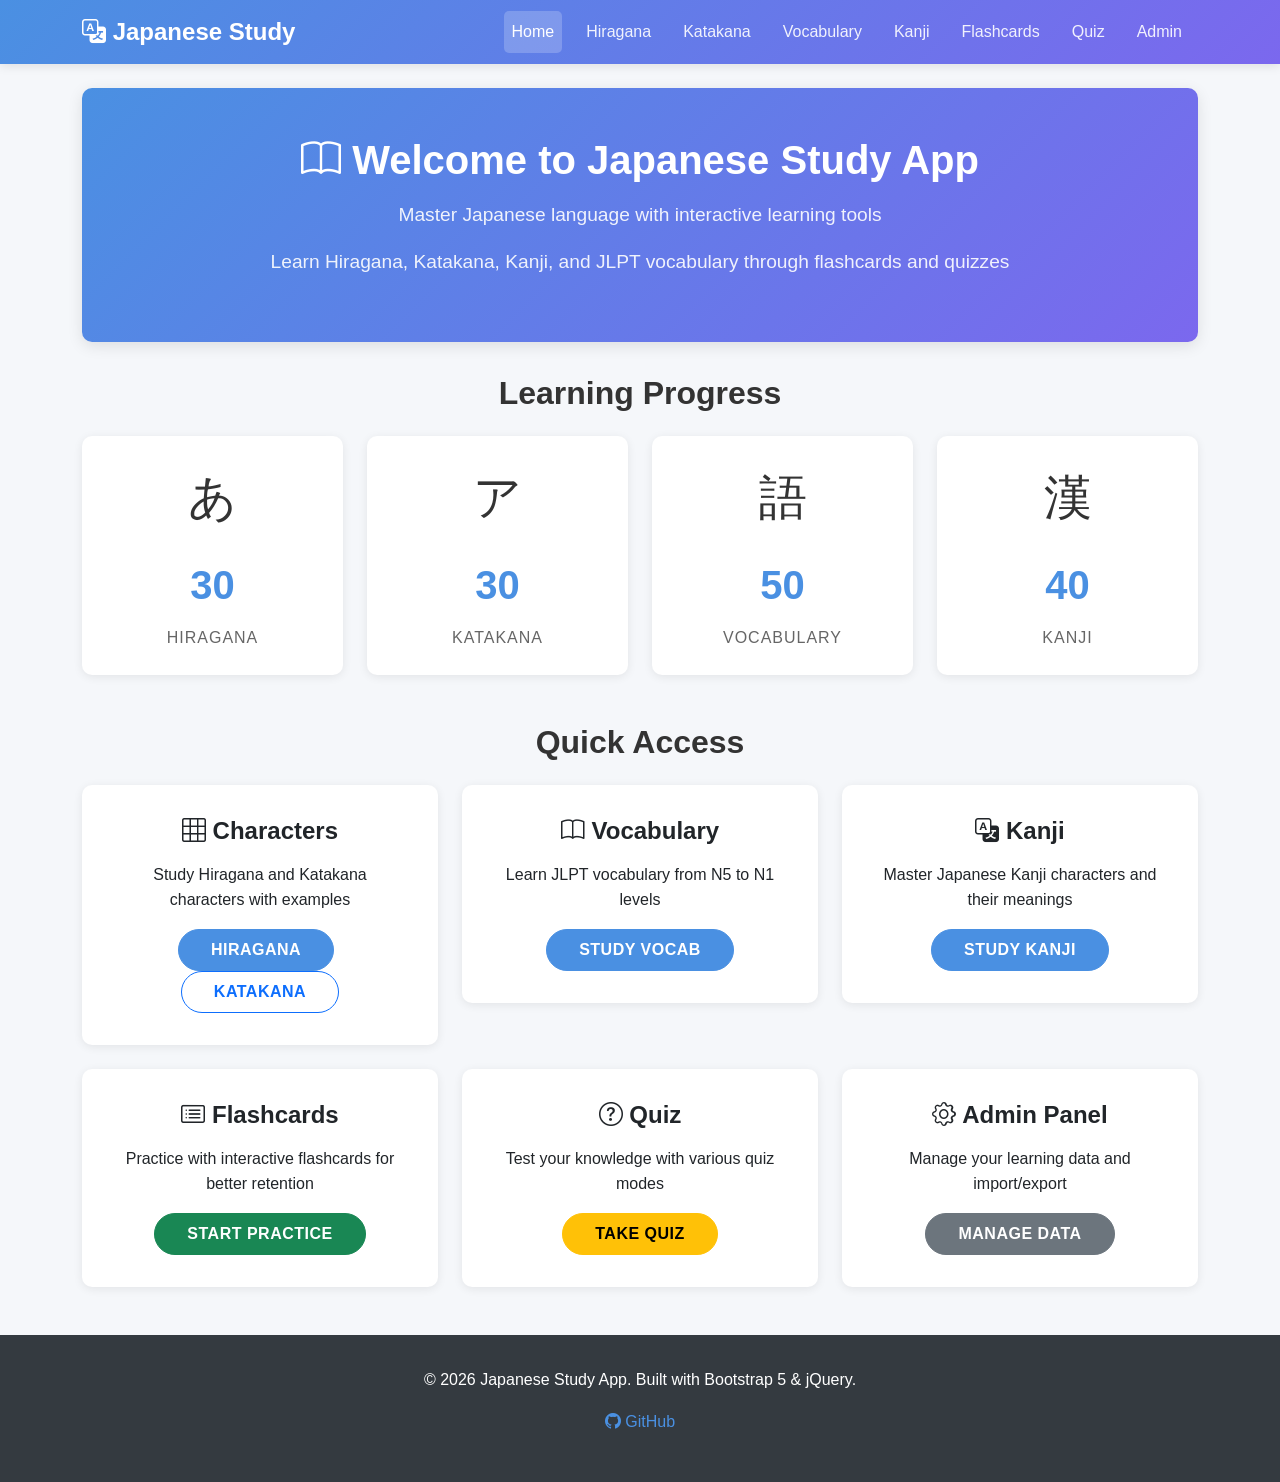
==== index.html @ df0b28a4 "First commit" ====
<!DOCTYPE html>
<html lang="en">
<head>
  <meta charset="UTF-8">
  <meta name="viewport" content="width=device-width, initial-scale=1.0">
  <meta name="description" content="Japanese Study App - Learn Hiragana, Katakana, Kanji, and JLPT Vocabulary">
  <title>Japanese Study App - Home</title>
  
  <!-- Bootstrap 5 CSS -->
  <link href="https://cdn.jsdelivr.net/npm/bootstrap@5.3.0/dist/css/bootstrap.min.css" rel="stylesheet">
  <!-- Bootstrap Icons -->
  <link rel="stylesheet" href="https://cdn.jsdelivr.net/npm/bootstrap-icons@1.11.0/font/bootstrap-icons.css">
  <!-- Custom CSS -->
  <link rel="stylesheet" href="./assets/css/style.css">
</head>
<body>
  <!-- Navigation -->
  <nav class="navbar navbar-expand-lg navbar-dark">
    <div class="container">
      <a class="navbar-brand" href="index.html">
        <i class="bi bi-translate"></i> Japanese Study
      </a>
      <button class="navbar-toggler" type="button" data-bs-toggle="collapse" data-bs-target="#navbarNav">
        <span class="navbar-toggler-icon"></span>
      </button>
      <div class="collapse navbar-collapse" id="navbarNav">
        <ul class="navbar-nav ms-auto">
          <li class="nav-item">
            <a class="nav-link active" href="index.html">Home</a>
          </li>
          <li class="nav-item">
            <a class="nav-link" href="pages/hiragana.html">Hiragana</a>
          </li>
          <li class="nav-item">
            <a class="nav-link" href="pages/katakana.html">Katakana</a>
          </li>
          <li class="nav-item">
            <a class="nav-link" href="pages/vocab.html">Vocabulary</a>
          </li>
          <li class="nav-item">
            <a class="nav-link" href="pages/kanji.html">Kanji</a>
          </li>
          <li class="nav-item">
            <a class="nav-link" href="pages/flashcards.html">Flashcards</a>
          </li>
          <li class="nav-item">
            <a class="nav-link" href="pages/quiz.html">Quiz</a>
          </li>
          <li class="nav-item">
            <a class="nav-link" href="pages/admin.html">Admin</a>
          </li>
        </ul>
      </div>
    </div>
  </nav>

  <!-- Hero Section -->
  <div class="container mt-4">
    <div class="hero-section text-center">
      <h1><i class="bi bi-book"></i> Welcome to Japanese Study App</h1>
      <p class="lead">Master Japanese language with interactive learning tools</p>
      <p>Learn Hiragana, Katakana, Kanji, and JLPT vocabulary through flashcards and quizzes</p>
    </div>
  </div>

  <!-- Statistics -->
  <div class="container mt-4">
    <h2 class="text-center mb-4">Learning Progress</h2>
    <div class="row g-4">
      <div class="col-6 col-md-3">
        <div class="stat-card">
          <div class="stat-icon">あ</div>
          <div class="stat-number" id="stat-hiragana">0</div>
          <div class="stat-label">Hiragana</div>
        </div>
      </div>
      <div class="col-6 col-md-3">
        <div class="stat-card">
          <div class="stat-icon">ア</div>
          <div class="stat-number" id="stat-katakana">0</div>
          <div class="stat-label">Katakana</div>
        </div>
      </div>
      <div class="col-6 col-md-3">
        <div class="stat-card">
          <div class="stat-icon">語</div>
          <div class="stat-number" id="stat-vocab">0</div>
          <div class="stat-label">Vocabulary</div>
        </div>
      </div>
      <div class="col-6 col-md-3">
        <div class="stat-card">
          <div class="stat-icon">漢</div>
          <div class="stat-number" id="stat-kanji">0</div>
          <div class="stat-label">Kanji</div>
        </div>
      </div>
    </div>
  </div>

  <!-- Quick Links -->
  <div class="container mt-5 mb-5">
    <h2 class="text-center mb-4">Quick Access</h2>
    <div class="row g-4 quick-links">
      <div class="col-md-6 col-lg-4">
        <div class="card">
          <div class="card-body text-center">
            <h3 class="card-title"><i class="bi bi-grid-3x3"></i> Characters</h3>
            <p class="card-text">Study Hiragana and Katakana characters with examples</p>
            <a href="pages/hiragana.html" class="btn btn-primary me-2">Hiragana</a>
            <a href="pages/katakana.html" class="btn btn-outline-primary">Katakana</a>
          </div>
        </div>
      </div>
      <div class="col-md-6 col-lg-4">
        <div class="card">
          <div class="card-body text-center">
            <h3 class="card-title"><i class="bi bi-book"></i> Vocabulary</h3>
            <p class="card-text">Learn JLPT vocabulary from N5 to N1 levels</p>
            <a href="pages/vocab.html" class="btn btn-primary">Study Vocab</a>
          </div>
        </div>
      </div>
      <div class="col-md-6 col-lg-4">
        <div class="card">
          <div class="card-body text-center">
            <h3 class="card-title"><i class="bi bi-translate"></i> Kanji</h3>
            <p class="card-text">Master Japanese Kanji characters and their meanings</p>
            <a href="pages/kanji.html" class="btn btn-primary">Study Kanji</a>
          </div>
        </div>
      </div>
      <div class="col-md-6 col-lg-4">
        <div class="card">
          <div class="card-body text-center">
            <h3 class="card-title"><i class="bi bi-card-list"></i> Flashcards</h3>
            <p class="card-text">Practice with interactive flashcards for better retention</p>
            <a href="pages/flashcards.html" class="btn btn-success">Start Practice</a>
          </div>
        </div>
      </div>
      <div class="col-md-6 col-lg-4">
        <div class="card">
          <div class="card-body text-center">
            <h3 class="card-title"><i class="bi bi-question-circle"></i> Quiz</h3>
            <p class="card-text">Test your knowledge with various quiz modes</p>
            <a href="pages/quiz.html" class="btn btn-warning">Take Quiz</a>
          </div>
        </div>
      </div>
      <div class="col-md-6 col-lg-4">
        <div class="card">
          <div class="card-body text-center">
            <h3 class="card-title"><i class="bi bi-gear"></i> Admin Panel</h3>
            <p class="card-text">Manage your learning data and import/export</p>
            <a href="pages/admin.html" class="btn btn-secondary">Manage Data</a>
          </div>
        </div>
      </div>
    </div>
  </div>

  <!-- Footer -->
  <footer class="footer mt-5">
    <div class="container text-center">
      <p>&copy; 2026 Japanese Study App. Built with Bootstrap 5 & jQuery.</p>
      <p>
        <a href="https://github.com" target="_blank"><i class="bi bi-github"></i> GitHub</a>
      </p>
    </div>
  </footer>

  <!-- jQuery -->
  <script src="https://code.jquery.com/jquery-3.7.1.min.js"></script>
  <!-- Bootstrap 5 JS -->
  <script src="https://cdn.jsdelivr.net/npm/bootstrap@5.3.0/dist/js/bootstrap.bundle.min.js"></script>
  <!-- Custom JS -->
  <script src="./assets/js/storage.js"></script>
  <script src="./assets/js/data-service.js"></script>
  <script src="./assets/js/utils.js"></script>
  <script src="./assets/js/app.js"></script>
</body>
</html>
---- assets/css/style.css ----
/**
 * Main Styles
 * Global styles and common components
 */

:root {
  --primary-color: #4a90e2;
  --secondary-color: #7b68ee;
  --success-color: #28a745;
  --danger-color: #dc3545;
  --warning-color: #ffc107;
  --info-color: #17a2b8;
  --light-color: #f8f9fa;
  --dark-color: #343a40;
  
  --japanese-font: 'Noto Sans JP', 'Hiragino Sans', 'Yu Gothic', sans-serif;
}

* {
  margin: 0;
  padding: 0;
  box-sizing: border-box;
}

body {
  font-family: 'Segoe UI', Tahoma, Geneva, Verdana, sans-serif;
  background-color: #f5f7fa;
  color: #333;
  line-height: 1.6;
}

/* Typography */
h1, h2, h3, h4, h5, h6 {
  font-weight: 600;
  margin-bottom: 1rem;
}

/* Japanese text styling */
.japanese-text {
  font-family: var(--japanese-font);
}

.kana-char {
  font-family: var(--japanese-font);
  font-size: 3rem;
  font-weight: 500;
  color: var(--primary-color);
}

.kanji-char {
  font-family: var(--japanese-font);
  font-size: 2rem;
  font-weight: 500;
  color: var(--dark-color);
}

.kanji-char-large {
  font-family: var(--japanese-font);
  font-size: 4rem;
  font-weight: 600;
  color: var(--primary-color);
  line-height: 1;
}

.romaji {
  font-size: 1.2rem;
  color: var(--secondary-color);
  font-weight: 500;
}

.reading {
  font-family: var(--japanese-font);
  font-size: 1.1rem;
  color: #666;
}

/* Navigation */
.navbar {
  background: linear-gradient(135deg, var(--primary-color), var(--secondary-color));
  box-shadow: 0 2px 10px rgba(0,0,0,0.1);
}

.navbar-brand {
  font-weight: 700;
  font-size: 1.5rem;
  color: white !important;
}

.navbar-nav .nav-link {
  color: rgba(255,255,255,0.9) !important;
  font-weight: 500;
  transition: all 0.3s ease;
  margin: 0 0.5rem;
}

.navbar-nav .nav-link:hover,
.navbar-nav .nav-link.active {
  color: white !important;
  background-color: rgba(255,255,255,0.2);
  border-radius: 5px;
}

/* Hero Section */
.hero-section {
  background: linear-gradient(135deg, var(--primary-color), var(--secondary-color));
  color: white;
  padding: 3rem 0;
  margin-bottom: 2rem;
  border-radius: 10px;
  box-shadow: 0 4px 15px rgba(0,0,0,0.1);
}

.hero-section h1 {
  font-size: 2.5rem;
  font-weight: 700;
  margin-bottom: 1rem;
}

.hero-section p {
  font-size: 1.2rem;
  opacity: 0.9;
}

/* Stat Cards */
.stat-card {
  background: white;
  border-radius: 10px;
  padding: 1.5rem;
  text-align: center;
  box-shadow: 0 2px 10px rgba(0,0,0,0.08);
  transition: transform 0.3s ease, box-shadow 0.3s ease;
  border: none;
  height: 100%;
}

.stat-card:hover {
  transform: translateY(-5px);
  box-shadow: 0 5px 20px rgba(0,0,0,0.15);
}

.stat-card .stat-icon {
  font-size: 3rem;
  margin-bottom: 1rem;
}

.stat-card .stat-number {
  font-size: 2.5rem;
  font-weight: 700;
  color: var(--primary-color);
  margin-bottom: 0.5rem;
}

.stat-card .stat-label {
  font-size: 1rem;
  color: #666;
  text-transform: uppercase;
  letter-spacing: 1px;
}

/* Quick Links */
.quick-links .card {
  border: none;
  border-radius: 10px;
  box-shadow: 0 2px 10px rgba(0,0,0,0.08);
  transition: transform 0.3s ease, box-shadow 0.3s ease;
  overflow: hidden;
}

.quick-links .card:hover {
  transform: translateY(-5px);
  box-shadow: 0 5px 20px rgba(0,0,0,0.15);
}

.quick-links .card-body {
  padding: 2rem;
}

.quick-links .card-title {
  font-size: 1.5rem;
  font-weight: 600;
  margin-bottom: 1rem;
}

.quick-links .btn {
  border-radius: 25px;
  padding: 0.5rem 2rem;
  font-weight: 600;
  text-transform: uppercase;
  letter-spacing: 0.5px;
}

/* Buttons */
.btn {
  border-radius: 5px;
  padding: 0.5rem 1.5rem;
  font-weight: 500;
  transition: all 0.3s ease;
}

.btn-primary {
  background: var(--primary-color);
  border-color: var(--primary-color);
}

.btn-primary:hover {
  background: darken(var(--primary-color), 10%);
  border-color: darken(var(--primary-color), 10%);
  transform: translateY(-2px);
  box-shadow: 0 4px 10px rgba(0,0,0,0.2);
}

/* Search and Filters */
.search-filters {
  background: white;
  padding: 1.5rem;
  border-radius: 10px;
  box-shadow: 0 2px 10px rgba(0,0,0,0.08);
  margin-bottom: 2rem;
}

.search-filters .form-control,
.search-filters .form-select {
  border-radius: 5px;
  border: 1px solid #ddd;
  padding: 0.6rem 1rem;
}

.search-filters .form-control:focus,
.search-filters .form-select:focus {
  border-color: var(--primary-color);
  box-shadow: 0 0 0 0.2rem rgba(74, 144, 226, 0.25);
}

/* Result Count */
.result-count {
  font-size: 0.9rem;
  color: #666;
  margin-bottom: 1rem;
}

/* Footer */
.footer {
  background-color: var(--dark-color);
  color: white;
  padding: 2rem 0;
  margin-top: 4rem;
}

.footer a {
  color: var(--primary-color);
  text-decoration: none;
}

.footer a:hover {
  text-decoration: underline;
}

/* Toast Notifications */
.toast-notification {
  padding: 1rem 1.5rem;
  border-radius: 5px;
  font-weight: 500;
  animation: slideDown 0.3s ease;
}

@keyframes slideDown {
  from {
    transform: translateX(-50%) translateY(-100%);
    opacity: 0;
  }
  to {
    transform: translateX(-50%) translateY(0);
    opacity: 1;
  }
}

/* Loading Spinner */
.spinner {
  border: 3px solid #f3f3f3;
  border-top: 3px solid var(--primary-color);
  border-radius: 50%;
  width: 40px;
  height: 40px;
  animation: spin 1s linear infinite;
  margin: 2rem auto;
}

@keyframes spin {
  0% { transform: rotate(0deg); }
  100% { transform: rotate(360deg); }
}

/* Utility Classes */
.text-gradient {
  background: linear-gradient(135deg, var(--primary-color), var(--secondary-color));
  -webkit-background-clip: text;
  -webkit-text-fill-color: transparent;
  background-clip: text;
}

.shadow-custom {
  box-shadow: 0 4px 15px rgba(0,0,0,0.1);
}

/* Responsive Design */
@media (max-width: 768px) {
  .hero-section h1 {
    font-size: 2rem;
  }
  
  .kana-char {
    font-size: 2.5rem;
  }
  
  .kanji-char-large {
    font-size: 3rem;
  }
  
  .stat-card .stat-number {
    font-size: 2rem;
  }
}

/* Animations */
.fade-in {
  animation: fadeIn 0.5s ease-in;
}

@keyframes fadeIn {
  from {
    opacity: 0;
    transform: translateY(20px);
  }
  to {
    opacity: 1;
    transform: translateY(0);
  }
}
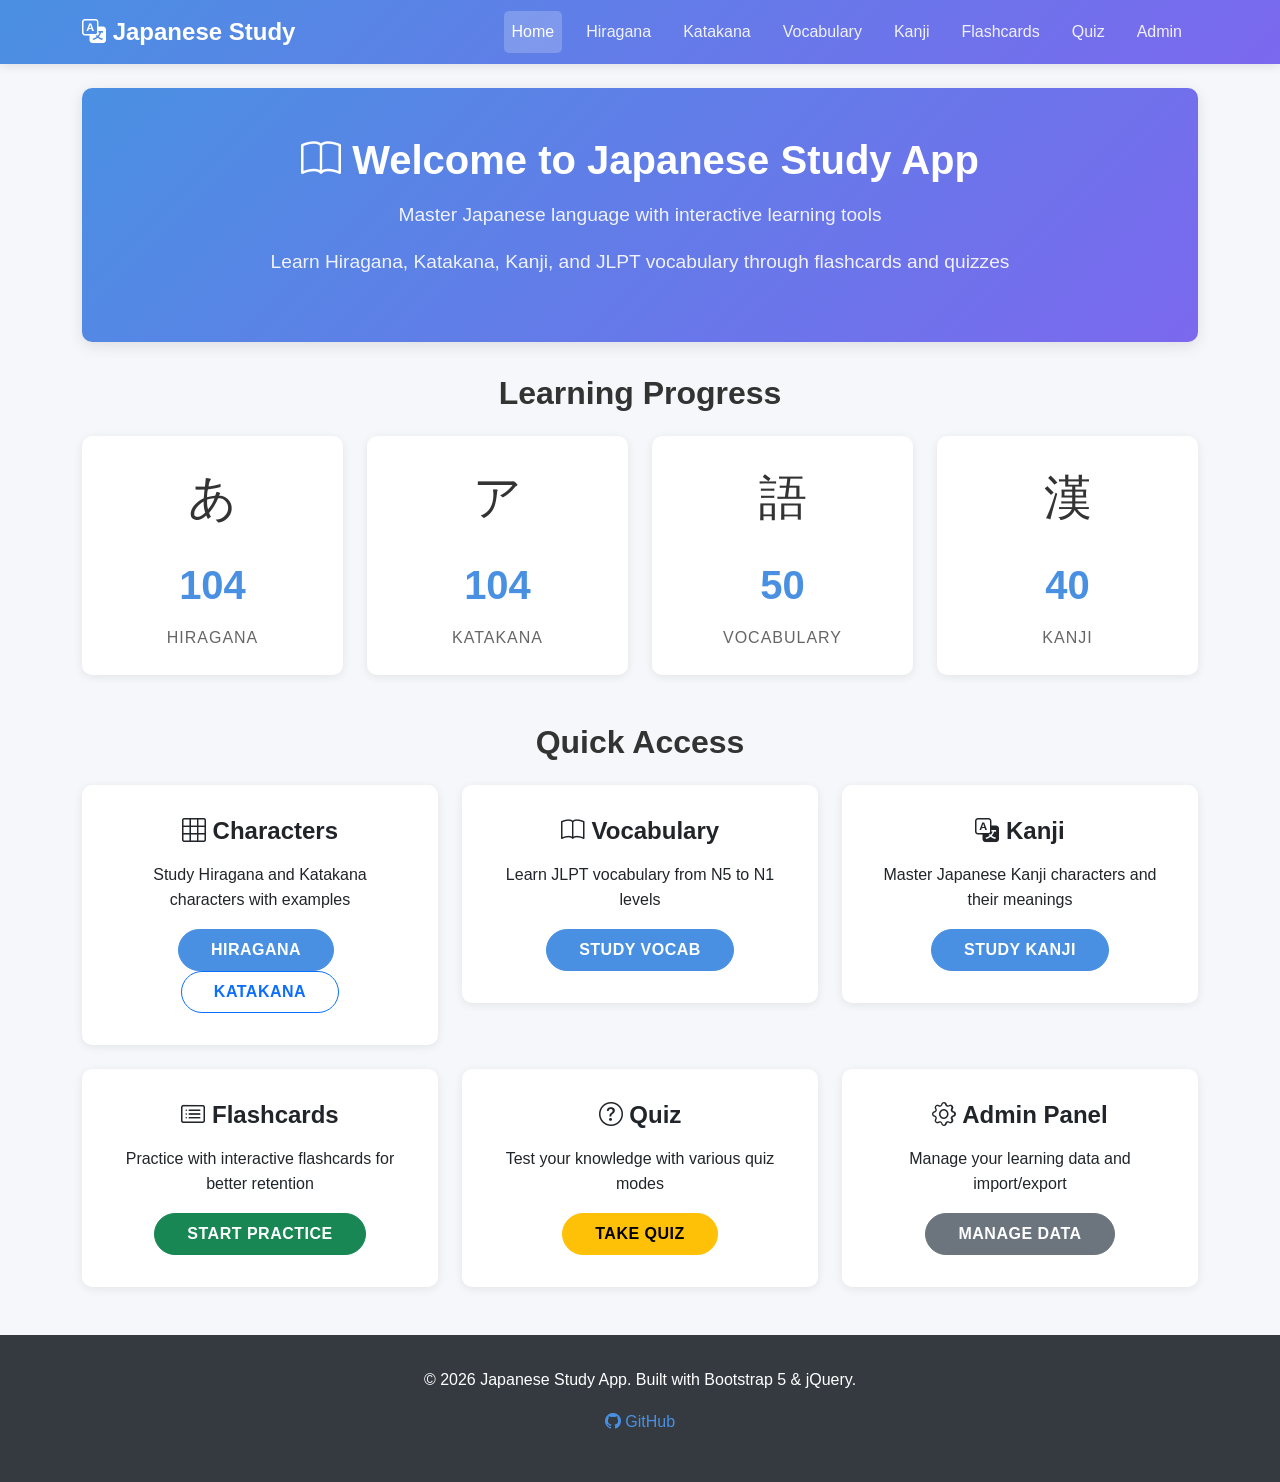
==== commit 5e07fd3a: "Add PWA support with install prompt and app icons for mobile" ====
--- a/index.html
+++ b/index.html
@@ -5,6 +5,15 @@
   <meta name="viewport" content="width=device-width, initial-scale=1.0">
   <meta name="description" content="Japanese Study App - Learn Hiragana, Katakana, Kanji, and JLPT Vocabulary">
   <title>Japanese Study App - Home</title>
+  
+  <!-- PWA Meta Tags -->
+  <link rel="manifest" href="./manifest.json">
+  <meta name="theme-color" content="#667eea">
+  <meta name="mobile-web-app-capable" content="yes">
+  <meta name="apple-mobile-web-app-capable" content="yes">
+  <meta name="apple-mobile-web-app-status-bar-style" content="black-translucent">
+  <meta name="apple-mobile-web-app-title" content="JP Study">
+  <link rel="apple-touch-icon" href="./assets/images/icon-192.svg">
   
   <!-- Bootstrap 5 CSS -->
   <link href="https://cdn.jsdelivr.net/npm/bootstrap@5.3.0/dist/css/bootstrap.min.css" rel="stylesheet">
@@ -179,5 +188,7 @@
   <script src="./assets/js/data-service.js"></script>
   <script src="./assets/js/utils.js"></script>
   <script src="./assets/js/app.js"></script>
+  <!-- PWA Install -->
+  <script src="./assets/js/pwa-install.js"></script>
 </body>
 </html>
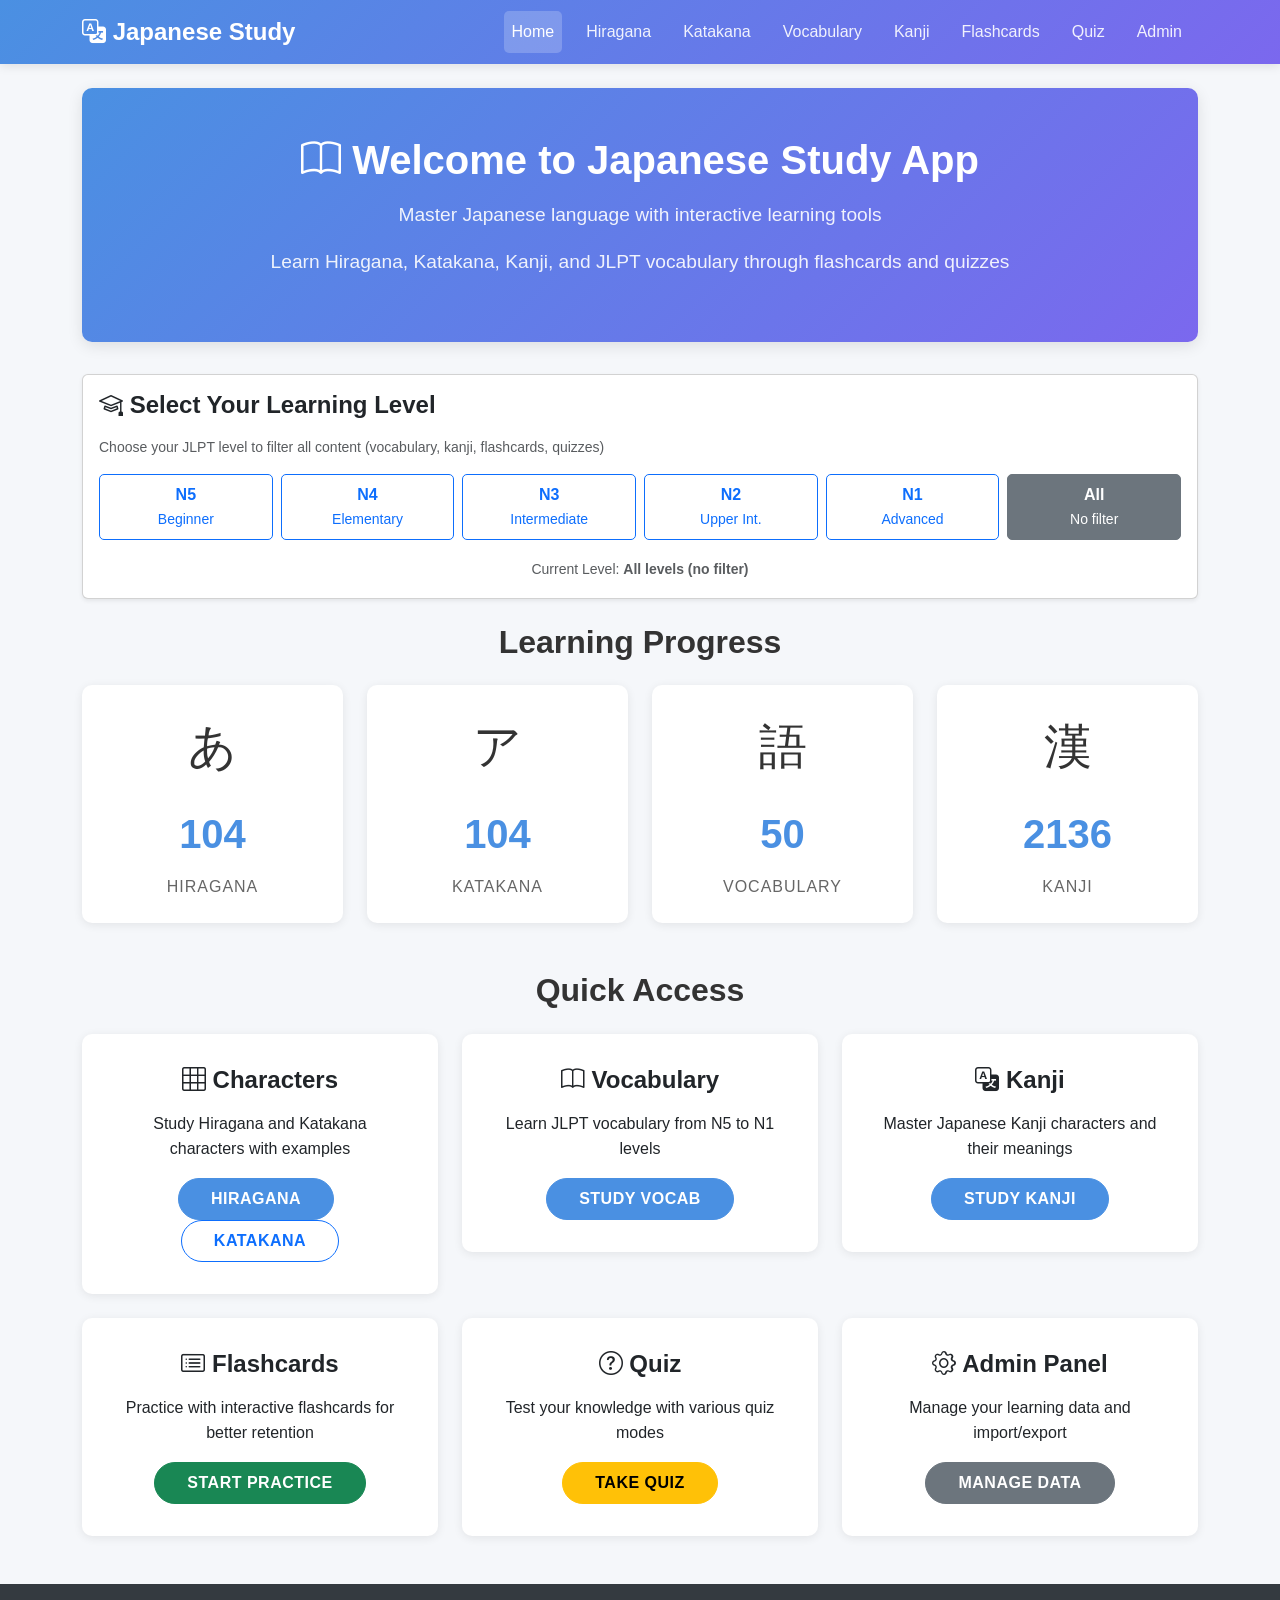
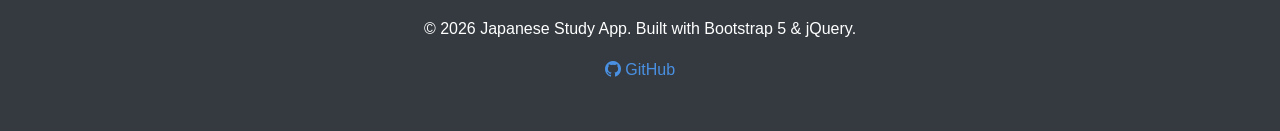
==== commit cd7fdf01: "Add major features: level selector, Vietnamese translations, mobile optimization Features added: - L" ====
--- a/index.html
+++ b/index.html
@@ -72,6 +72,51 @@
     </div>
   </div>
 
+  <!-- Level Selection -->
+  <div class="container mt-4">
+    <div class="card shadow-sm">
+      <div class="card-body">
+        <h4 class="card-title mb-3"><i class="bi bi-mortarboard"></i> Select Your Learning Level</h4>
+        <p class="text-muted small mb-3">Choose your JLPT level to filter all content (vocabulary, kanji, flashcards, quizzes)</p>
+        <div class="row g-2" id="levelSelector">
+          <div class="col-6 col-md">
+            <button class="btn btn-outline-primary w-100 level-btn" data-level="N5">
+              <strong>N5</strong><br><small>Beginner</small>
+            </button>
+          </div>
+          <div class="col-6 col-md">
+            <button class="btn btn-outline-primary w-100 level-btn" data-level="N4">
+              <strong>N4</strong><br><small>Elementary</small>
+            </button>
+          </div>
+          <div class="col-6 col-md">
+            <button class="btn btn-outline-primary w-100 level-btn" data-level="N3">
+              <strong>N3</strong><br><small>Intermediate</small>
+            </button>
+          </div>
+          <div class="col-6 col-md">
+            <button class="btn btn-outline-primary w-100 level-btn" data-level="N2">
+              <strong>N2</strong><br><small>Upper Int.</small>
+            </button>
+          </div>
+          <div class="col-6 col-md">
+            <button class="btn btn-outline-primary w-100 level-btn" data-level="N1">
+              <strong>N1</strong><br><small>Advanced</small>
+            </button>
+          </div>
+          <div class="col-6 col-md">
+            <button class="btn btn-outline-secondary w-100 level-btn" data-level="ALL">
+              <strong>All</strong><br><small>No filter</small>
+            </button>
+          </div>
+        </div>
+        <div class="mt-3 text-center">
+          <small class="text-muted">Current Level: <strong id="currentLevelDisplay">Not selected</strong></small>
+        </div>
+      </div>
+    </div>
+  </div>
+
   <!-- Statistics -->
   <div class="container mt-4">
     <h2 class="text-center mb-4">Learning Progress</h2>
--- a/assets/css/style.css
+++ b/assets/css/style.css
@@ -304,8 +304,35 @@
 
 /* Responsive Design */
 @media (max-width: 768px) {
+  body {
+    font-size: 0.95rem;
+  }
+  
+  .container {
+    padding-left: 1rem;
+    padding-right: 1rem;
+  }
+  
+  .navbar-brand {
+    font-size: 1.2rem;
+  }
+  
+  .navbar-nav .nav-link {
+    padding: 0.5rem 0.75rem;
+    margin: 0.2rem 0;
+  }
+  
+  .hero-section {
+    padding: 2rem 0;
+    margin-bottom: 1.5rem;
+  }
+  
   .hero-section h1 {
-    font-size: 2rem;
+    font-size: 1.75rem;
+  }
+  
+  .hero-section p {
+    font-size: 1rem;
   }
   
   .kana-char {
@@ -316,8 +343,153 @@
     font-size: 3rem;
   }
   
+  .stat-card {
+    padding: 1rem;
+    margin-bottom: 1rem;
+  }
+  
+  .stat-card .stat-icon {
+    font-size: 2rem;
+  }
+  
   .stat-card .stat-number {
     font-size: 2rem;
+  }
+  
+  .stat-card .stat-label {
+    font-size: 0.85rem;
+  }
+  
+  .quick-links .card-body {
+    padding: 1.5rem;
+  }
+  
+  .quick-links .card-title {
+    font-size: 1.25rem;
+  }
+  
+  h1 {
+    font-size: 1.75rem;
+  }
+  
+  h2 {
+    font-size: 1.5rem;
+  }
+  
+  h3 {
+    font-size: 1.25rem;
+  }
+  
+  h4 {
+    font-size: 1.1rem;
+  }
+  
+  .mb-4 {
+    margin-bottom: 1.5rem !important;
+  }
+  
+  .mb-3 {
+    margin-bottom: 1rem !important;
+  }
+  
+  .py-5 {
+    padding-top: 2rem !important;
+    padding-bottom: 2rem !important;
+  }
+  
+  .py-4 {
+    padding-top: 1.5rem !important;
+    padding-bottom: 1.5rem !important;
+  }
+  
+  .footer {
+    padding: 1.5rem 0;
+    margin-top: 2rem;
+  }
+  
+  .footer p {
+    font-size: 0.9rem;
+    margin-bottom: 0.5rem;
+  }
+}
+
+@media (max-width: 576px) {
+  body {
+    font-size: 0.9rem;
+  }
+  
+  .hero-section {
+    padding: 1.5rem 0;
+    margin-bottom: 1rem;
+  }
+  
+  .hero-section h1 {
+    font-size: 1.5rem;
+  }
+  
+  .hero-section p {
+    font-size: 0.95rem;
+  }
+  
+  .stat-card {
+    padding: 0.75rem;
+  }
+  
+  .stat-card .stat-icon {
+    font-size: 1.75rem;
+    margin-bottom: 0.5rem;
+  }
+  
+  .stat-card .stat-number {
+    font-size: 1.75rem;
+  }
+  
+  .stat-card .stat-label {
+    font-size: 0.8rem;
+  }
+  
+  .quick-links .card-body {
+    padding: 1rem;
+  }
+  
+  .quick-links .card-title {
+    font-size: 1.1rem;
+  }
+  
+  .quick-links .btn {
+    padding: 0.4rem 1.5rem;
+    font-size: 0.9rem;
+  }
+  
+  h1 {
+    font-size: 1.5rem;
+  }
+  
+  h2 {
+    font-size: 1.3rem;
+  }
+  
+  h3 {
+    font-size: 1.15rem;
+  }
+  
+  .mb-4 {
+    margin-bottom: 1rem !important;
+  }
+  
+  .py-5 {
+    padding-top: 1.5rem !important;
+    padding-bottom: 1.5rem !important;
+  }
+  
+  .footer {
+    padding: 1rem 0;
+    margin-top: 1.5rem;
+  }
+  
+  .footer p {
+    font-size: 0.85rem;
+    margin-bottom: 0.25rem;
   }
 }
 
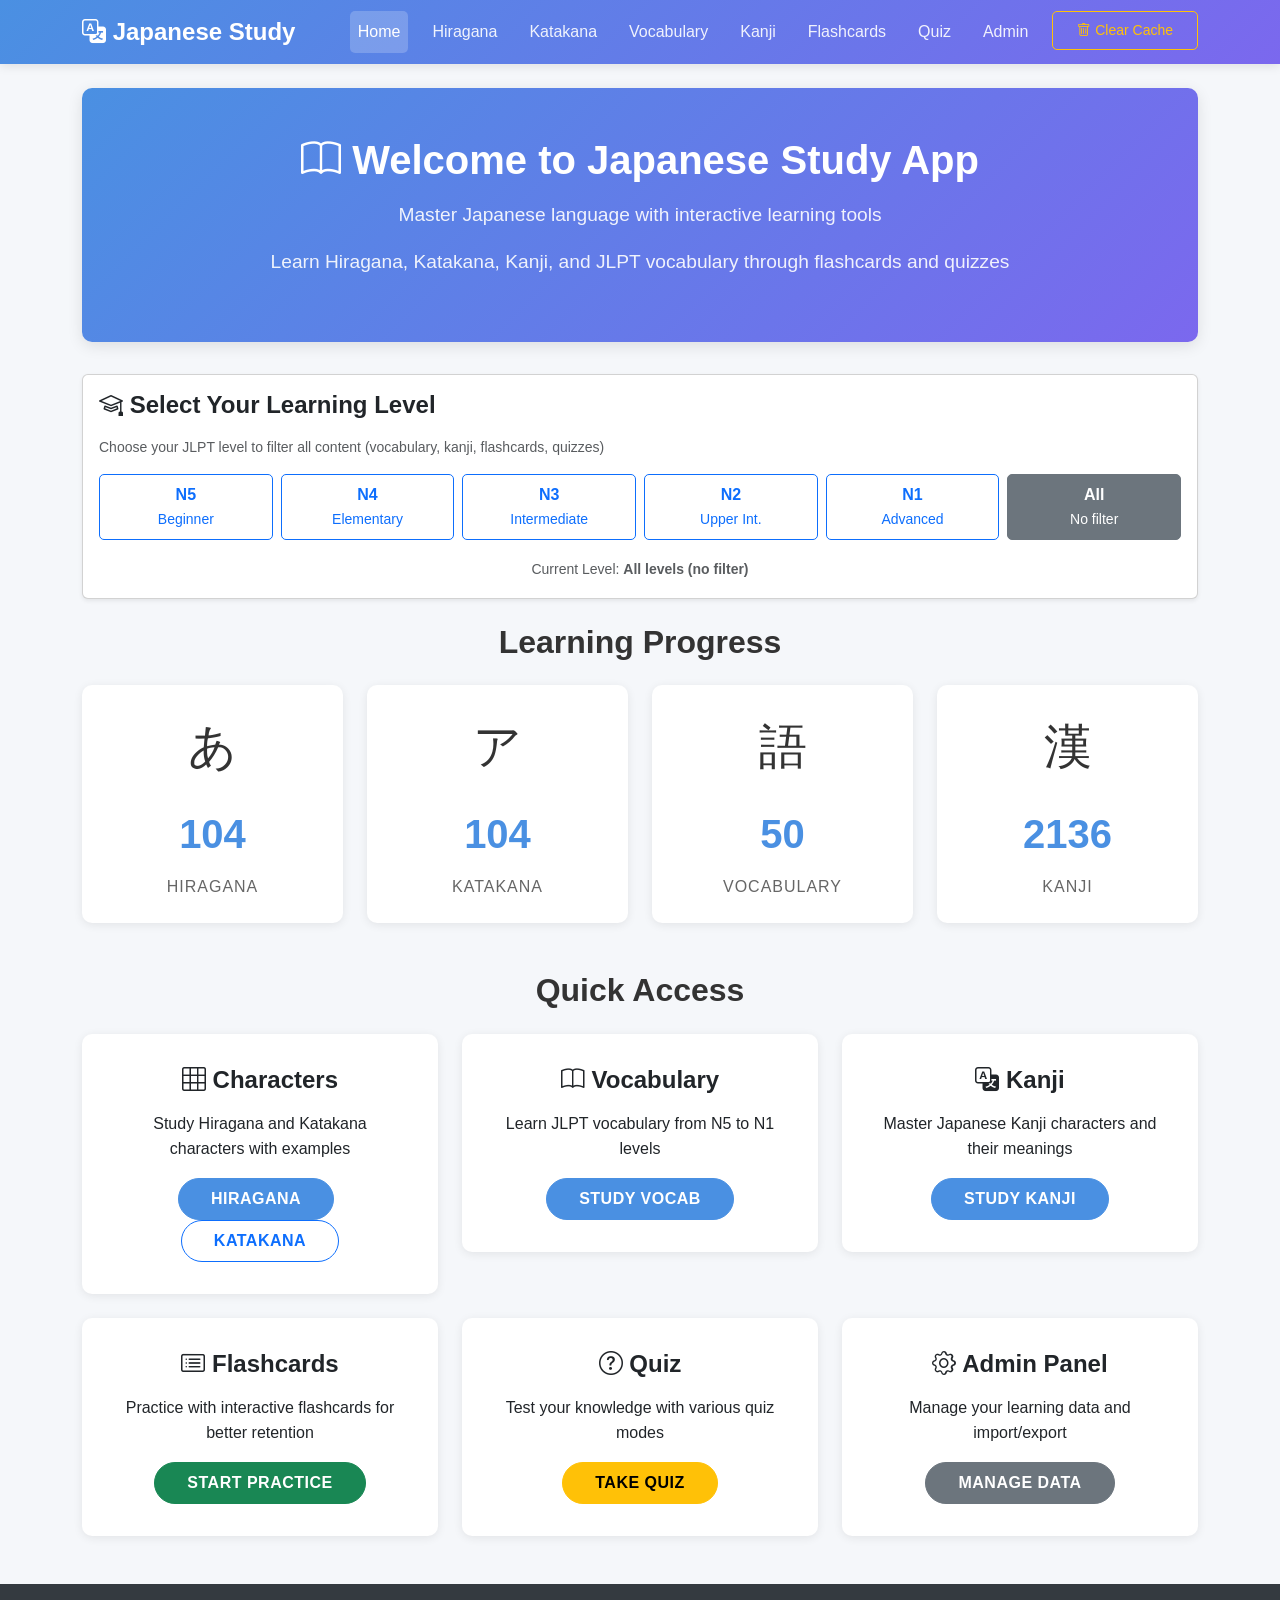
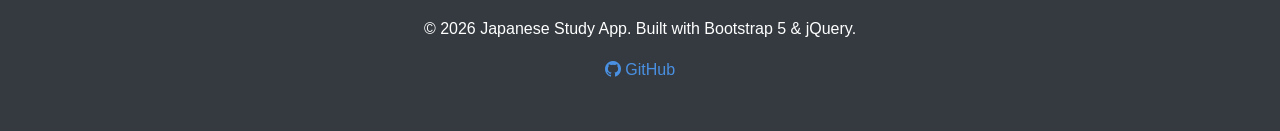
==== commit c5b2b195: "Add clear cache button to navbar on all pages" ====
--- a/index.html
+++ b/index.html
@@ -10,7 +10,6 @@
   <link rel="manifest" href="./manifest.json">
   <meta name="theme-color" content="#667eea">
   <meta name="mobile-web-app-capable" content="yes">
-  <meta name="apple-mobile-web-app-capable" content="yes">
   <meta name="apple-mobile-web-app-status-bar-style" content="black-translucent">
   <meta name="apple-mobile-web-app-title" content="JP Study">
   <link rel="apple-touch-icon" href="./assets/images/icon-192.svg">
@@ -58,6 +57,11 @@
           <li class="nav-item">
             <a class="nav-link" href="pages/admin.html">Admin</a>
           </li>
+          <li class="nav-item">
+            <button class="btn btn-sm btn-outline-warning ms-2" id="btnResetCache" title="Clear all cached data">
+              <i class="bi bi-trash"></i> Clear Cache
+            </button>
+          </li>
         </ul>
       </div>
     </div>
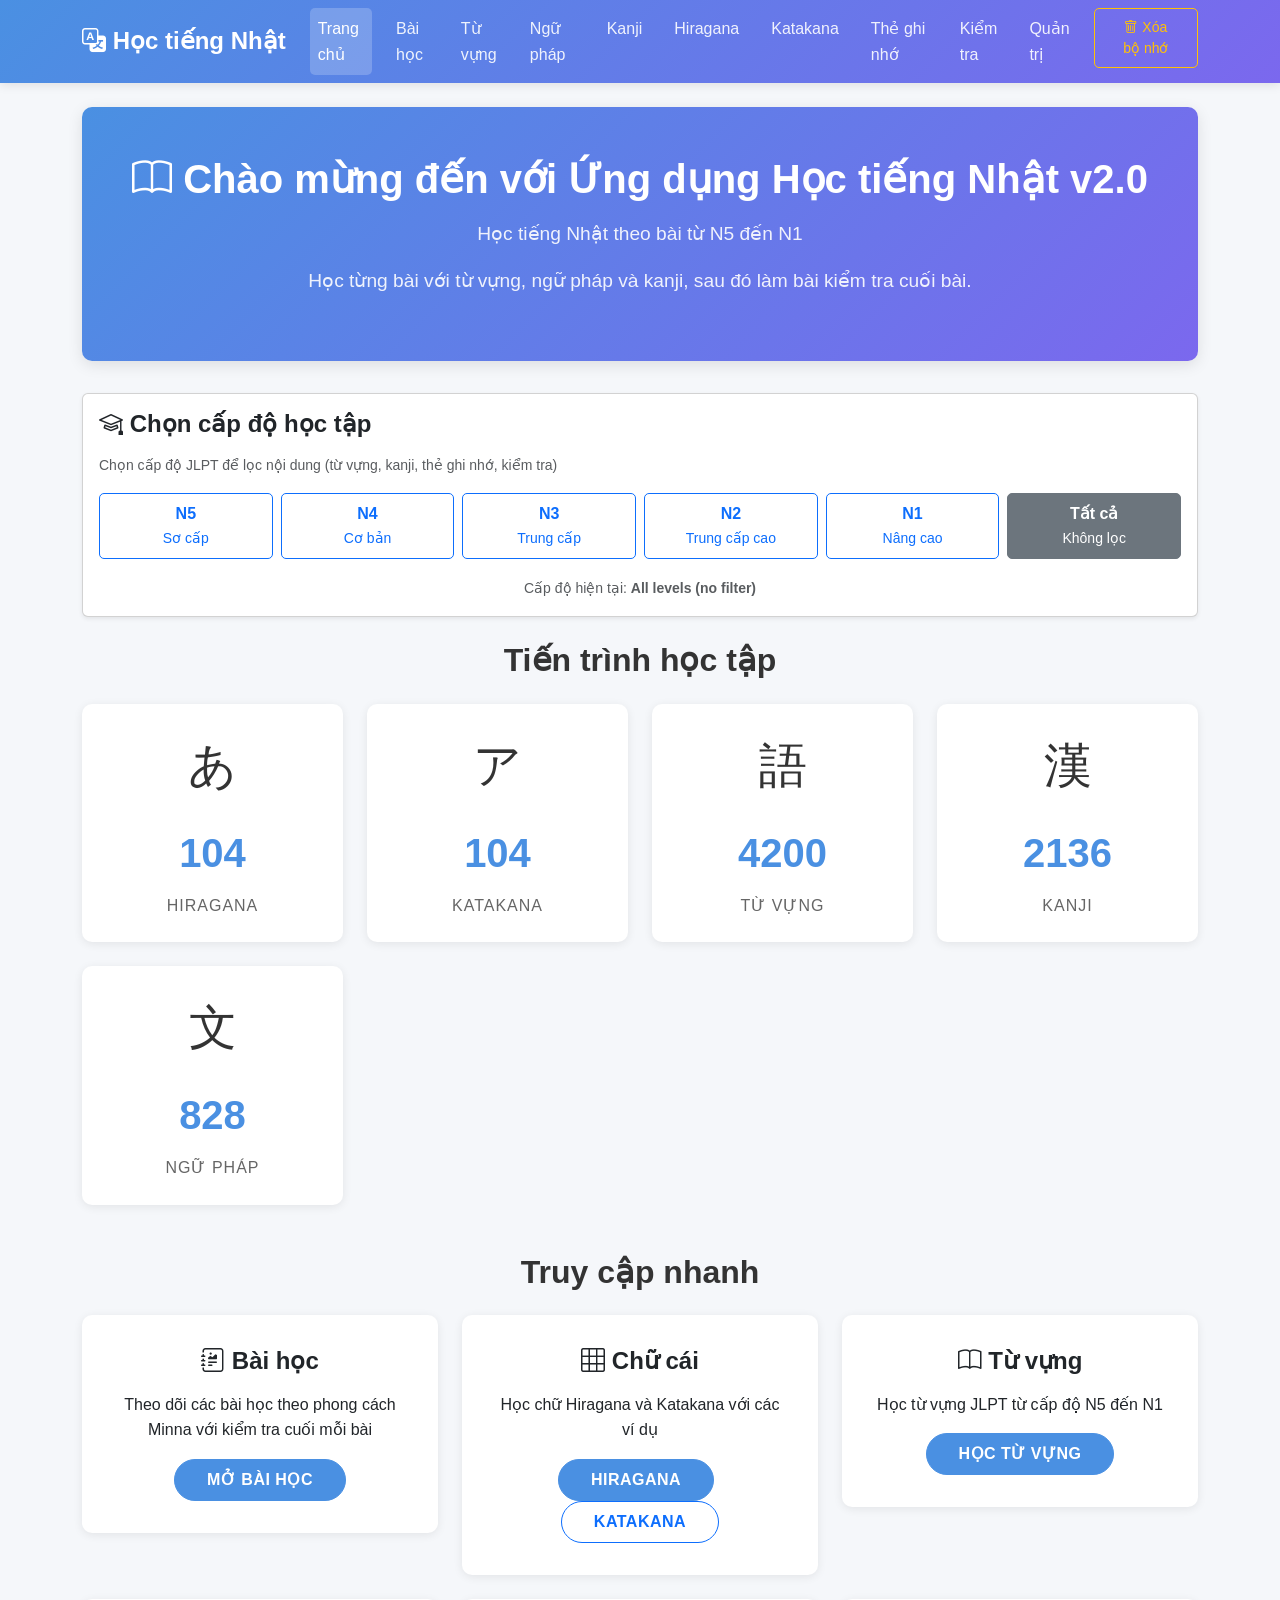
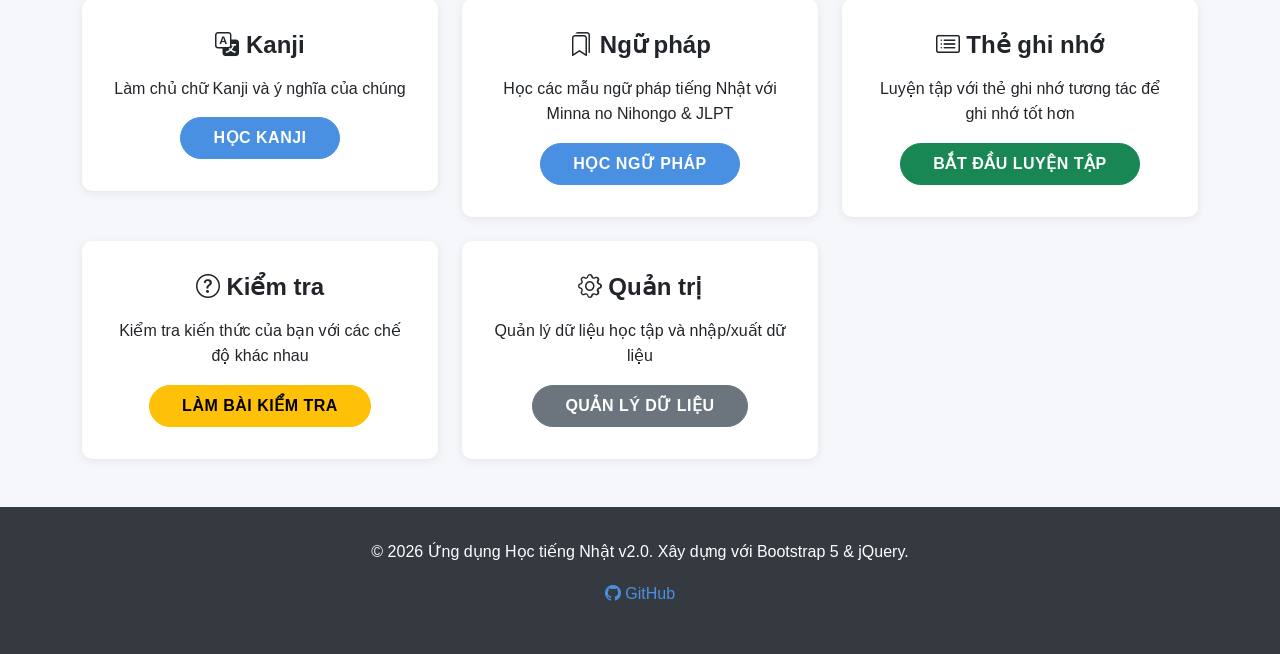
==== commit b53e08cf: "Việt hóa toàn bộ website - Dịch tất cả navigation, buttons, labels, messages sang tiếng Việt" ====
--- a/index.html
+++ b/index.html
@@ -3,8 +3,8 @@
 <head>
   <meta charset="UTF-8">
   <meta name="viewport" content="width=device-width, initial-scale=1.0">
-  <meta name="description" content="Japanese Study App - Learn Hiragana, Katakana, Kanji, and JLPT Vocabulary">
-  <title>Japanese Study App - Home</title>
+  <meta name="description" content="Ứng dụng Học tiếng Nhật v2.0 - Học tiếng Nhật theo bài từ N5 đến N1">
+  <title>Ứng dụng Học tiếng Nhật v2.0 - Trang chủ</title>
   
   <!-- PWA Meta Tags -->
   <link rel="manifest" href="./manifest.json">
@@ -26,40 +26,26 @@
   <nav class="navbar navbar-expand-lg navbar-dark">
     <div class="container">
       <a class="navbar-brand" href="index.html">
-        <i class="bi bi-translate"></i> Japanese Study
+        <i class="bi bi-translate"></i> Học tiếng Nhật
       </a>
       <button class="navbar-toggler" type="button" data-bs-toggle="collapse" data-bs-target="#navbarNav">
         <span class="navbar-toggler-icon"></span>
       </button>
       <div class="collapse navbar-collapse" id="navbarNav">
         <ul class="navbar-nav ms-auto">
+          <li class="nav-item"><a class="nav-link" href="index.html">Trang chủ</a></li>
+          <li class="nav-item"><a class="nav-link" href="pages/lessons.html">Bài học</a></li>
+          <li class="nav-item"><a class="nav-link" href="pages/vocab.html">Từ vựng</a></li>
+          <li class="nav-item"><a class="nav-link" href="pages/grammar.html">Ngữ pháp</a></li>
+          <li class="nav-item"><a class="nav-link" href="pages/kanji.html">Kanji</a></li>
+          <li class="nav-item"><a class="nav-link" href="pages/hiragana.html">Hiragana</a></li>
+          <li class="nav-item"><a class="nav-link" href="pages/katakana.html">Katakana</a></li>
+          <li class="nav-item"><a class="nav-link" href="pages/flashcards.html">Thẻ ghi nhớ</a></li>
+          <li class="nav-item"><a class="nav-link" href="pages/quiz.html">Kiểm tra</a></li>
+          <li class="nav-item"><a class="nav-link" href="pages/admin.html">Quản trị</a></li>
           <li class="nav-item">
-            <a class="nav-link active" href="index.html">Home</a>
-          </li>
-          <li class="nav-item">
-            <a class="nav-link" href="pages/hiragana.html">Hiragana</a>
-          </li>
-          <li class="nav-item">
-            <a class="nav-link" href="pages/katakana.html">Katakana</a>
-          </li>
-          <li class="nav-item">
-            <a class="nav-link" href="pages/vocab.html">Vocabulary</a>
-          </li>
-          <li class="nav-item">
-            <a class="nav-link" href="pages/kanji.html">Kanji</a>
-          </li>
-          <li class="nav-item">
-            <a class="nav-link" href="pages/flashcards.html">Flashcards</a>
-          </li>
-          <li class="nav-item">
-            <a class="nav-link" href="pages/quiz.html">Quiz</a>
-          </li>
-          <li class="nav-item">
-            <a class="nav-link" href="pages/admin.html">Admin</a>
-          </li>
-          <li class="nav-item">
-            <button class="btn btn-sm btn-outline-warning ms-2" id="btnResetCache" title="Clear all cached data">
-              <i class="bi bi-trash"></i> Clear Cache
+            <button class="btn btn-sm btn-outline-warning ms-2" id="btnResetCache" title="Xóa tất cả dữ liệu đã lưu">
+              <i class="bi bi-trash"></i> Xóa bộ nhớ
             </button>
           </li>
         </ul>
@@ -70,9 +56,9 @@
   <!-- Hero Section -->
   <div class="container mt-4">
     <div class="hero-section text-center">
-      <h1><i class="bi bi-book"></i> Welcome to Japanese Study App</h1>
-      <p class="lead">Master Japanese language with interactive learning tools</p>
-      <p>Learn Hiragana, Katakana, Kanji, and JLPT vocabulary through flashcards and quizzes</p>
+      <h1><i class="bi bi-book"></i> Chào mừng đến với Ứng dụng Học tiếng Nhật v2.0</h1>
+      <p class="lead">Học tiếng Nhật theo bài từ N5 đến N1</p>
+      <p>Học từng bài với từ vựng, ngữ pháp và kanji, sau đó làm bài kiểm tra cuối bài.</p>
     </div>
   </div>
 
@@ -80,42 +66,42 @@
   <div class="container mt-4">
     <div class="card shadow-sm">
       <div class="card-body">
-        <h4 class="card-title mb-3"><i class="bi bi-mortarboard"></i> Select Your Learning Level</h4>
-        <p class="text-muted small mb-3">Choose your JLPT level to filter all content (vocabulary, kanji, flashcards, quizzes)</p>
+        <h4 class="card-title mb-3"><i class="bi bi-mortarboard"></i> Chọn cấp độ học tập</h4>
+        <p class="text-muted small mb-3">Chọn cấp độ JLPT để lọc nội dung (từ vựng, kanji, thẻ ghi nhớ, kiểm tra)</p>
         <div class="row g-2" id="levelSelector">
           <div class="col-6 col-md">
             <button class="btn btn-outline-primary w-100 level-btn" data-level="N5">
-              <strong>N5</strong><br><small>Beginner</small>
+              <strong>N5</strong><br><small>Sơ cấp</small>
             </button>
           </div>
           <div class="col-6 col-md">
             <button class="btn btn-outline-primary w-100 level-btn" data-level="N4">
-              <strong>N4</strong><br><small>Elementary</small>
+              <strong>N4</strong><br><small>Cơ bản</small>
             </button>
           </div>
           <div class="col-6 col-md">
             <button class="btn btn-outline-primary w-100 level-btn" data-level="N3">
-              <strong>N3</strong><br><small>Intermediate</small>
+              <strong>N3</strong><br><small>Trung cấp</small>
             </button>
           </div>
           <div class="col-6 col-md">
             <button class="btn btn-outline-primary w-100 level-btn" data-level="N2">
-              <strong>N2</strong><br><small>Upper Int.</small>
+              <strong>N2</strong><br><small>Trung cấp cao</small>
             </button>
           </div>
           <div class="col-6 col-md">
             <button class="btn btn-outline-primary w-100 level-btn" data-level="N1">
-              <strong>N1</strong><br><small>Advanced</small>
+              <strong>N1</strong><br><small>Nâng cao</small>
             </button>
           </div>
           <div class="col-6 col-md">
             <button class="btn btn-outline-secondary w-100 level-btn" data-level="ALL">
-              <strong>All</strong><br><small>No filter</small>
+              <strong>Tất cả</strong><br><small>Không lọc</small>
             </button>
           </div>
         </div>
         <div class="mt-3 text-center">
-          <small class="text-muted">Current Level: <strong id="currentLevelDisplay">Not selected</strong></small>
+          <small class="text-muted">Cấp độ hiện tại: <strong id="currentLevelDisplay">Chưa chọn</strong></small>
         </div>
       </div>
     </div>
@@ -123,7 +109,7 @@
 
   <!-- Statistics -->
   <div class="container mt-4">
-    <h2 class="text-center mb-4">Learning Progress</h2>
+    <h2 class="text-center mb-4">Tiến trình học tập</h2>
     <div class="row g-4">
       <div class="col-6 col-md-3">
         <div class="stat-card">
@@ -143,7 +129,7 @@
         <div class="stat-card">
           <div class="stat-icon">語</div>
           <div class="stat-number" id="stat-vocab">0</div>
-          <div class="stat-label">Vocabulary</div>
+          <div class="stat-label">Từ vựng</div>
         </div>
       </div>
       <div class="col-6 col-md-3">
@@ -153,18 +139,34 @@
           <div class="stat-label">Kanji</div>
         </div>
       </div>
+      <div class="col-6 col-md-3">
+        <div class="stat-card">
+          <div class="stat-icon">文</div>
+          <div class="stat-number" id="stat-grammar">0</div>
+          <div class="stat-label">Ngữ pháp</div>
+        </div>
+      </div>
     </div>
   </div>
 
   <!-- Quick Links -->
   <div class="container mt-5 mb-5">
-    <h2 class="text-center mb-4">Quick Access</h2>
+    <h2 class="text-center mb-4">Truy cập nhanh</h2>
     <div class="row g-4 quick-links">
       <div class="col-md-6 col-lg-4">
         <div class="card">
           <div class="card-body text-center">
-            <h3 class="card-title"><i class="bi bi-grid-3x3"></i> Characters</h3>
-            <p class="card-text">Study Hiragana and Katakana characters with examples</p>
+            <h3 class="card-title"><i class="bi bi-journal-richtext"></i> Bài học</h3>
+            <p class="card-text">Theo dõi các bài học theo phong cách Minna với kiểm tra cuối mỗi bài</p>
+            <a href="pages/lessons.html" class="btn btn-primary">Mở bài học</a>
+          </div>
+        </div>
+      </div>
+      <div class="col-md-6 col-lg-4">
+        <div class="card">
+          <div class="card-body text-center">
+            <h3 class="card-title"><i class="bi bi-grid-3x3"></i> Chữ cái</h3>
+            <p class="card-text">Học chữ Hiragana và Katakana với các ví dụ</p>
             <a href="pages/hiragana.html" class="btn btn-primary me-2">Hiragana</a>
             <a href="pages/katakana.html" class="btn btn-outline-primary">Katakana</a>
           </div>
@@ -173,9 +175,9 @@
       <div class="col-md-6 col-lg-4">
         <div class="card">
           <div class="card-body text-center">
-            <h3 class="card-title"><i class="bi bi-book"></i> Vocabulary</h3>
-            <p class="card-text">Learn JLPT vocabulary from N5 to N1 levels</p>
-            <a href="pages/vocab.html" class="btn btn-primary">Study Vocab</a>
+            <h3 class="card-title"><i class="bi bi-book"></i> Từ vựng</h3>
+            <p class="card-text">Học từ vựng JLPT từ cấp độ N5 đến N1</p>
+            <a href="pages/vocab.html" class="btn btn-primary">Học từ vựng</a>
           </div>
         </div>
       </div>
@@ -183,35 +185,44 @@
         <div class="card">
           <div class="card-body text-center">
             <h3 class="card-title"><i class="bi bi-translate"></i> Kanji</h3>
-            <p class="card-text">Master Japanese Kanji characters and their meanings</p>
-            <a href="pages/kanji.html" class="btn btn-primary">Study Kanji</a>
-          </div>
-        </div>
-      </div>
-      <div class="col-md-6 col-lg-4">
-        <div class="card">
-          <div class="card-body text-center">
-            <h3 class="card-title"><i class="bi bi-card-list"></i> Flashcards</h3>
-            <p class="card-text">Practice with interactive flashcards for better retention</p>
-            <a href="pages/flashcards.html" class="btn btn-success">Start Practice</a>
-          </div>
-        </div>
-      </div>
-      <div class="col-md-6 col-lg-4">
-        <div class="card">
-          <div class="card-body text-center">
-            <h3 class="card-title"><i class="bi bi-question-circle"></i> Quiz</h3>
-            <p class="card-text">Test your knowledge with various quiz modes</p>
-            <a href="pages/quiz.html" class="btn btn-warning">Take Quiz</a>
-          </div>
-        </div>
-      </div>
-      <div class="col-md-6 col-lg-4">
-        <div class="card">
-          <div class="card-body text-center">
-            <h3 class="card-title"><i class="bi bi-gear"></i> Admin Panel</h3>
-            <p class="card-text">Manage your learning data and import/export</p>
-            <a href="pages/admin.html" class="btn btn-secondary">Manage Data</a>
+            <p class="card-text">Làm chủ chữ Kanji và ý nghĩa của chúng</p>
+            <a href="pages/kanji.html" class="btn btn-primary">Học Kanji</a>
+          </div>
+        </div>
+      </div>
+      <div class="col-md-6 col-lg-4">
+        <div class="card">
+          <div class="card-body text-center">
+            <h3 class="card-title"><i class="bi bi-bookmarks"></i> Ngữ pháp</h3>
+            <p class="card-text">Học các mẫu ngữ pháp tiếng Nhật với Minna no Nihongo & JLPT</p>
+            <a href="pages/grammar.html" class="btn btn-primary">Học ngữ pháp</a>
+          </div>
+        </div>
+      </div>
+      <div class="col-md-6 col-lg-4">
+        <div class="card">
+          <div class="card-body text-center">
+            <h3 class="card-title"><i class="bi bi-card-list"></i> Thẻ ghi nhớ</h3>
+            <p class="card-text">Luyện tập với thẻ ghi nhớ tương tác để ghi nhớ tốt hơn</p>
+            <a href="pages/flashcards.html" class="btn btn-success">Bắt đầu luyện tập</a>
+          </div>
+        </div>
+      </div>
+      <div class="col-md-6 col-lg-4">
+        <div class="card">
+          <div class="card-body text-center">
+            <h3 class="card-title"><i class="bi bi-question-circle"></i> Kiểm tra</h3>
+            <p class="card-text">Kiểm tra kiến thức của bạn với các chế độ khác nhau</p>
+            <a href="pages/quiz.html" class="btn btn-warning">Làm bài kiểm tra</a>
+          </div>
+        </div>
+      </div>
+      <div class="col-md-6 col-lg-4">
+        <div class="card">
+          <div class="card-body text-center">
+            <h3 class="card-title"><i class="bi bi-gear"></i> Quản trị</h3>
+            <p class="card-text">Quản lý dữ liệu học tập và nhập/xuất dữ liệu</p>
+            <a href="pages/admin.html" class="btn btn-secondary">Quản lý dữ liệu</a>
           </div>
         </div>
       </div>
@@ -221,7 +232,7 @@
   <!-- Footer -->
   <footer class="footer mt-5">
     <div class="container text-center">
-      <p>&copy; 2026 Japanese Study App. Built with Bootstrap 5 & jQuery.</p>
+      <p>&copy; 2026 Ứng dụng Học tiếng Nhật v2.0. Xây dựng với Bootstrap 5 & jQuery.</p>
       <p>
         <a href="https://github.com" target="_blank"><i class="bi bi-github"></i> GitHub</a>
       </p>
